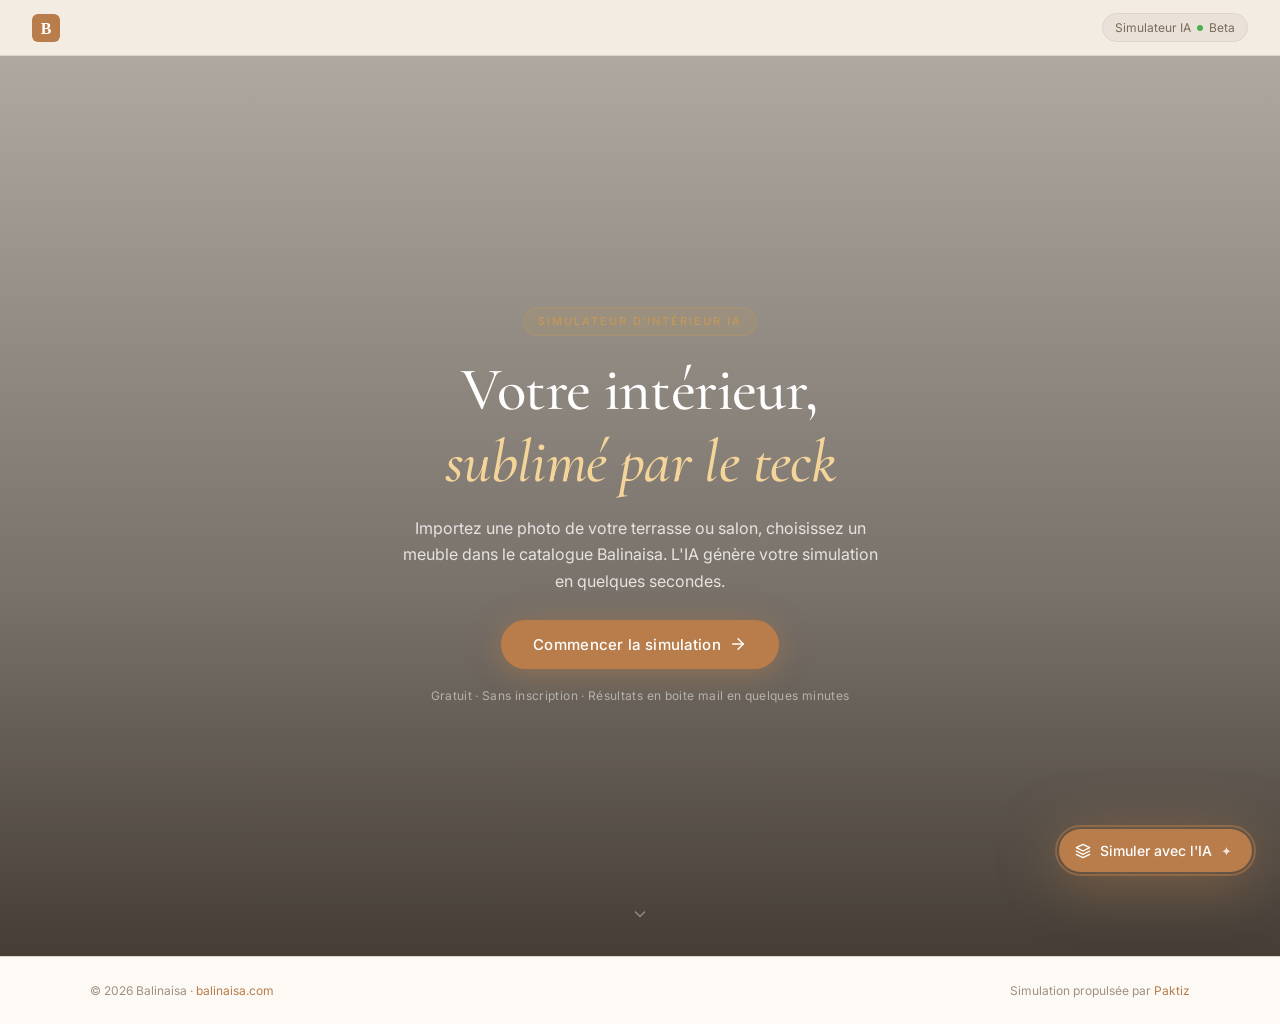
==== index.html @ 9547e511 "ui: inline qty+confirm on same row, fix hero wording Merge qty selector into step-actions bar (Retou" ====
<!DOCTYPE html>
<html lang="fr">
<head>
  <meta charset="UTF-8">
  <meta name="viewport" content="width=device-width, initial-scale=1.0">
  <title>Simulateur d'intérieur — Balinaisa</title>
  <link rel="icon" href="favicon.svg" type="image/svg+xml">
  <link rel="stylesheet" href="styles.css">
  <link rel="preconnect" href="https://fonts.googleapis.com">
  <link href="https://fonts.googleapis.com/css2?family=Cormorant+Garamond:ital,wght@0,400;0,500;0,600;1,400&family=Inter:wght@300;400;500;600&display=swap" rel="stylesheet">
</head>
<body>

  <!-- HEADER -->
  <header class="header">
    <a href="https://balinaisa.com" class="header-logo" target="_blank" rel="noopener">
      <img src="https://balinaisa.com/wp-content/uploads/2025/10/LOGO-SVG-Content.svg"
           alt="Balinaisa" height="28"
           onerror="this.outerHTML='<svg width=&quot;28&quot; height=&quot;28&quot; viewBox=&quot;0 0 28 28&quot; fill=&quot;none&quot;><rect width=&quot;28&quot; height=&quot;28&quot; rx=&quot;6&quot; fill=&quot;#B87D4B&quot;/><text x=&quot;14&quot; y=&quot;20&quot; font-family=&quot;Georgia,serif&quot; font-size=&quot;16&quot; font-weight=&quot;bold&quot; text-anchor=&quot;middle&quot; fill=&quot;#fff&quot;>B</text></svg>'">
    </a>
    <div class="header-badge">Simulateur IA <span class="badge-dot"></span> Beta</div>
  </header>

  <!-- HERO -->
  <section class="hero" id="hero">
    <video class="hero-bg-video" autoplay muted loop playsinline
           poster="https://balinaisa.com/wp-content/uploads/2025/10/Photoroom_20251008_144205.jpg">
      <source src="https://balinaisa.com/wp-content/uploads/2025/11/New-Balinaisa-Hero-Header.mp4" type="video/mp4">
    </video>
    <div class="hero-overlay"></div>
    <div class="hero-content">
      <img src="https://balinaisa.com/wp-content/uploads/2025/10/LOGO_BALINAISA-02.svg"
           class="hero-brand-logo" alt="Balinaisa"
           onerror="this.style.display='none'">
      <p class="hero-eyebrow">Simulateur d'intérieur IA</p>
      <h1 class="hero-title">Votre intérieur,<br><em>sublimé par le teck</em></h1>
      <p class="hero-sub">Importez une photo de votre terrasse ou salon, choisissez un meuble dans le catalogue Balinaisa. L'IA génère votre simulation en quelques secondes.</p>
      <button class="btn-primary btn-lg hero-cta" onclick="startSimulator()">
        Commencer la simulation
        <svg width="18" height="18" viewBox="0 0 24 24" fill="none" stroke="currentColor" stroke-width="2" stroke-linecap="round" stroke-linejoin="round"><line x1="5" y1="12" x2="19" y2="12"/><polyline points="12 5 19 12 12 19"/></svg>
      </button>
      <p class="hero-note">Gratuit · Sans inscription · Résultats en boite mail en quelques minutes</p>
    </div>
    <div class="hero-scroll-hint">
      <svg width="20" height="20" viewBox="0 0 24 24" fill="none" stroke="currentColor" stroke-width="1.5"><polyline points="6 9 12 15 18 9"/></svg>
    </div>
  </section>

  <!-- SIMULATOR (hidden by default) -->
  <section class="simulator hidden" id="simulator">

    <!-- PROGRESS BAR -->
    <div class="progress-bar-wrap">
      <div class="progress-bar" id="progress-bar"></div>
    </div>

    <!-- BACK TO HOME -->
    <div class="sim-topbar">
      <button class="btn-back-home" onclick="backToHome()">
        <svg width="14" height="14" viewBox="0 0 24 24" fill="none" stroke="currentColor" stroke-width="2" stroke-linecap="round" stroke-linejoin="round"><polyline points="15 18 9 12 15 6"/></svg>
        Retour
      </button>
    </div>

    <!-- STEP INDICATORS -->
    <div class="steps-nav" id="steps-nav">
      <div class="step-item active" data-step="1">
        <div class="step-dot">1</div>
        <span>Photo</span>
      </div>
      <div class="step-connector"></div>
      <div class="step-item" data-step="2">
        <div class="step-dot">2</div>
        <span>Meuble</span>
      </div>
      <div class="step-connector"></div>
      <div class="step-item" data-step="3">
        <div class="step-dot">3</div>
        <span>Coordonnées</span>
      </div>
      <div class="step-connector"></div>
      <div class="step-item" data-step="4">
        <div class="step-dot">4</div>
        <span>Confirmation</span>
      </div>
    </div>

    <!-- STEP 1 — Upload photo -->
    <div class="step-panel active" id="step-1">
      <div class="step-header">
        <h2 class="step-title">Importez une photo de votre espace</h2>
        <p class="step-desc">JPG ou PNG · max 10 Mo · terrasse, salon, jardin — vue d'ensemble recommandée</p>
      </div>
      <div class="upload-zone" id="upload-zone" onclick="document.getElementById('file-input').click()">
        <div class="upload-zone-inner" id="upload-zone-inner">
          <div class="upload-icon">
            <svg width="36" height="36" viewBox="0 0 24 24" fill="none" stroke="currentColor" stroke-width="1.5" stroke-linecap="round" stroke-linejoin="round"><path d="M21 15v4a2 2 0 01-2 2H5a2 2 0 01-2-2v-4"/><polyline points="17 8 12 3 7 8"/><line x1="12" y1="3" x2="12" y2="15"/></svg>
          </div>
          <p class="upload-main">Glissez votre photo ici</p>
          <p class="upload-sub">ou cliquez pour importer</p>
        </div>
        <img id="preview-img" class="hidden" alt="Aperçu de votre pièce">
      </div>
      <input type="file" id="file-input" accept="image/*" style="display:none" onchange="handleFileUpload(this)">
      <p class="upload-hint">JPG, PNG, WEBP · max 8 Mo</p>
      <p class="upload-error hidden" id="upload-error"></p>
      <div class="upload-tips">
        <div class="tip"><span class="tip-icon">✓</span> Terrasse, jardin, salon extérieur</div>
        <div class="tip"><span class="tip-icon">✓</span> Bonne luminosité naturelle</div>
        <div class="tip"><span class="tip-icon">✓</span> Espace visible pour placer un meuble</div>
      </div>
      <div class="step-actions">
        <button class="btn-primary" id="btn-step1-next" onclick="goToStep(2)" disabled>
          Choisir un meuble
          <svg width="16" height="16" viewBox="0 0 24 24" fill="none" stroke="currentColor" stroke-width="2"><line x1="5" y1="12" x2="19" y2="12"/><polyline points="12 5 19 12 12 19"/></svg>
        </button>
      </div>
    </div>

    <!-- STEP 2 — Select product -->
    <div class="step-panel hidden" id="step-2">
      <div class="step-header">
        <h2 class="step-title">Choisissez un meuble</h2>
        <p class="step-desc">Sélectionnez le meuble que vous souhaitez visualiser dans votre espace</p>
      </div>

      <div class="catalog-filters" id="catalog-filters">
        <button class="filter-btn active" onclick="filterCatalog('all', this)">Tout</button>
        <button class="filter-btn" onclick="filterCatalog('chaise', this)">Chaises</button>
        <button class="filter-btn" onclick="filterCatalog('fauteuil', this)">Fauteuils</button>
        <button class="filter-btn" onclick="filterCatalog('table', this)">Tables</button>
        <button class="filter-btn" onclick="filterCatalog('bain-soleil', this)">Bains de soleil</button>
      </div>

      <div class="catalog-grid" id="catalog-grid">
        <!-- Populated by JS -->
      </div>

      <div class="step-actions">
        <button class="btn-ghost" onclick="goToStep(1)">← Retour</button>
        <div class="qty-inline hidden" id="catalog-qty-row">
          <span class="qty-inline-label">Quantité</span>
          <div class="qty-control">
            <button type="button" class="qty-btn" onclick="changeQty(-1)">−</button>
            <span class="qty-val" id="qty-val">1</span>
            <button type="button" class="qty-btn" onclick="changeQty(1)">+</button>
          </div>
        </div>
        <button class="btn-primary" id="btn-step2-next" onclick="goToStep(3)" disabled>
          Confirmer
          <svg width="16" height="16" viewBox="0 0 24 24" fill="none" stroke="currentColor" stroke-width="2"><line x1="5" y1="12" x2="19" y2="12"/><polyline points="12 5 19 12 12 19"/></svg>
        </button>
      </div>
    </div>

    <!-- STEP 3 — Lead form -->
    <div class="step-panel hidden" id="step-3">
      <div class="step-header">
        <h2 class="step-title">Vos coordonnées</h2>
        <p class="step-desc">Renseignez vos informations pour recevoir votre simulation par email</p>
      </div>

      <div class="lead-form-wrap">
        <div class="lead-product-recap" id="lead-product-recap">
          <!-- populated by JS -->
        </div>

        <div class="contact-card">
          <form id="lead-form" onsubmit="submitLead(event)">
            <div class="form-row">
              <div class="form-group">
                <label for="f-firstname">Prénom *</label>
                <input type="text" id="f-firstname" placeholder="Marie" required>
              </div>
              <div class="form-group">
                <label for="f-lastname">Nom *</label>
                <input type="text" id="f-lastname" placeholder="Dupont" required>
              </div>
            </div>
            <div class="form-row">
              <div class="form-group">
                <label for="f-email">Email *</label>
                <input type="email" id="f-email" placeholder="marie@exemple.fr" required>
              </div>
              <div class="form-group">
                <label for="f-phone">Téléphone</label>
                <input type="tel" id="f-phone" placeholder="06 XX XX XX XX">
              </div>
            </div>
            <div class="form-group">
              <label for="f-intent">Horizon d'achat *</label>
              <select id="f-intent" required>
                <option value="">— Sélectionnez —</option>
                <option value="now">Maintenant</option>
                <option value="1-3months">D'ici 1 à 3 mois</option>
                <option value="3months+">Dans 3 mois et plus</option>
                <option value="curious">Je suis juste curieux(se)</option>
              </select>
            </div>
            <label class="checkbox-row">
              <input type="checkbox" id="f-consent" required>
              <span>J'accepte que Balinaisa me contacte au sujet de ma simulation</span>
            </label>
            <button type="submit" class="btn-primary btn-full btn-lg" id="btn-submit-lead">
              Lancer ma simulation gratuite
              <svg width="18" height="18" viewBox="0 0 24 24" fill="none" stroke="currentColor" stroke-width="2" stroke-linecap="round" stroke-linejoin="round"><path d="M12 2L2 7l10 5 10-5-10-5z"/><path d="M2 17l10 5 10-5"/><path d="M2 12l10 5 10-5"/></svg>
            </button>
          </form>
        </div>
      </div>

      <div class="step-actions">
        <button class="btn-ghost" onclick="goToStep(2)">← Retour</button>
      </div>
    </div>

    <!-- STEP 4 — Confirmation -->
    <div class="step-panel hidden" id="step-4">
      <div class="confirmation-wrap">
        <div class="confirmation-icon">
          <svg width="36" height="36" viewBox="0 0 24 24" fill="none" stroke="currentColor" stroke-width="2.5" stroke-linecap="round" stroke-linejoin="round"><path d="M22 11.08V12a10 10 0 11-5.93-9.14"/><polyline points="22 4 12 14.01 9 11.01"/></svg>
        </div>
        <h2 class="confirmation-title">Votre simulation est en cours !</h2>
        <p class="confirmation-sub">Vous recevrez votre rendu personnalisé par email d'ici quelques minutes, accompagné de votre devis estimatif.</p>
        <div class="confirmation-details">
          <div class="confirmation-detail">
            <div class="confirmation-detail-icon">
              <svg width="20" height="20" viewBox="0 0 24 24" fill="none" stroke="currentColor" stroke-width="1.8" stroke-linecap="round" stroke-linejoin="round"><path d="M4 4h16c1.1 0 2 .9 2 2v12c0 1.1-.9 2-2 2H4c-1.1 0-2-.9-2-2V6c0-1.1.9-2 2-2z"/><polyline points="22,6 12,13 2,6"/></svg>
            </div>
            <div class="confirmation-detail-body">
              <h4>Simulation dans votre boîte email</h4>
              <p>Votre rendu IA avec le meuble intégré dans votre espace, accompagné d'un devis personnalisé.</p>
            </div>
          </div>
          <div class="confirmation-detail">
            <div class="confirmation-detail-icon">
              <svg width="20" height="20" viewBox="0 0 24 24" fill="none" stroke="currentColor" stroke-width="1.8" stroke-linecap="round" stroke-linejoin="round"><path d="M22 16.92v3a2 2 0 01-2.18 2 19.79 19.79 0 01-8.63-3.07A19.5 19.5 0 013.52 9.84 19.79 19.79 0 01.45 1.17 2 2 0 012.44 3h3a2 2 0 012 1.72c.127.96.361 1.903.7 2.81a2 2 0 01-.45 2.11L6.91 10.9a16 16 0 006.18 6.18l1.27-1.27a2 2 0 012.11-.45c.907.339 1.85.573 2.81.7A2 2 0 0122 18v.92z"/></svg>
            </div>
            <div class="confirmation-detail-body">
              <h4>Un conseiller vous contacte</h4>
              <p>L'équipe Balinaisa vous rappelle pour affiner votre projet et répondre à vos questions.</p>
            </div>
          </div>
        </div>
        <button class="btn-ghost" onclick="resetSimulator()">Faire une autre simulation</button>
      </div>
    </div>

  </section>

  <!-- FOOTER -->
  <footer class="footer">
    <div class="footer-inner">
      <p>© 2026 Balinaisa · <a href="https://balinaisa.com" target="_blank" rel="noopener">balinaisa.com</a></p>
      <p class="footer-sub">Simulation propulsée par <a href="https://paktiz.fr" target="_blank" rel="noopener">Paktiz</a></p>
    </div>
  </footer>

  <!-- STICKY CTA WIDGET -->
  <div class="cta-widget" id="cta-widget">
    <button class="cta-widget-btn" onclick="widgetClick()" aria-label="Lancer le simulateur">
      <span class="cta-widget-shimmer"></span>
      <svg width="16" height="16" viewBox="0 0 24 24" fill="none" stroke="currentColor" stroke-width="2" stroke-linecap="round" stroke-linejoin="round"><path d="M12 2L2 7l10 5 10-5-10-5z"/><path d="M2 17l10 5 10-5"/><path d="M2 12l10 5 10-5"/></svg>
      <span>Simuler avec l'IA</span>
      <span class="cta-widget-star">✦</span>
    </button>
  </div>

  <script src="simulator.js"></script>
  <script>
    function widgetClick() {
      const hero = document.getElementById('hero');
      if (!hero.classList.contains('hidden')) {
        startSimulator();
      } else {
        window.scrollTo({ top: 0, behavior: 'smooth' });
      }
    }
  </script>
</body>
</html>
---- styles.css ----
/* =============================================
   BALINAISA SIMULATOR — Design System
   ============================================= */

:root {
  --bg:          #F2ECE3;
  --bg-card:     #FDFAF6;
  --bg-muted:    #EAE2D8;
  --border:      #DDD5C8;
  --border-strong: #C2B6A8;
  --text:        #2A1F14;
  --text-sub:    #7A6A58;
  --text-muted:  #A09080;
  --primary:     #B87D4B;
  --primary-dark:#8B5C32;
  --primary-light:#F5EDE0;
  --accent:      #C4975A;
  --accent-light:#FBF4E8;
  --success:     #3D7A5A;
  --success-bg:  #EBF5EF;
  --radius-sm:   6px;
  --radius-md:   10px;
  --radius-lg:   16px;
  --radius-xl:   24px;
  --shadow-sm:   0 1px 3px rgba(0,0,0,.07), 0 1px 2px rgba(0,0,0,.05);
  --shadow-md:   0 4px 16px rgba(0,0,0,.09);
  --font-serif:  'Cormorant Garamond', Georgia, serif;
  --font-sans:   'Inter', system-ui, sans-serif;
  --transition:  0.18s ease;
}

*, *::before, *::after { box-sizing: border-box; margin: 0; padding: 0; }

html { font-size: 16px; scroll-behavior: smooth; }

body {
  font-family: var(--font-sans);
  background: var(--bg);
  color: var(--text);
  min-height: 100vh;
  display: flex;
  flex-direction: column;
  line-height: 1.6;
}

img { display: block; max-width: 100%; }
a { color: var(--primary); text-decoration: none; }
a:hover { text-decoration: underline; }
button { cursor: pointer; font-family: var(--font-sans); }
input, textarea, select { font-family: var(--font-sans); }

.hidden { display: none !important; }

/* =============================================
   HEADER
   ============================================= */
.header {
  position: sticky;
  top: 0;
  z-index: 100;
  background: rgba(242,236,227,.94);
  backdrop-filter: blur(12px);
  border-bottom: 1px solid var(--border);
  display: flex;
  align-items: center;
  justify-content: space-between;
  padding: 0 2rem;
  height: 56px;
}

.header-logo {
  display: flex;
  align-items: center;
  gap: 10px;
  font-size: 15px;
  font-weight: 600;
  color: var(--text);
  text-decoration: none;
  letter-spacing: -0.02em;
}

.header-badge {
  display: flex;
  align-items: center;
  gap: 6px;
  font-size: 12px;
  color: var(--text-sub);
  background: var(--bg-muted);
  border: 1px solid var(--border);
  border-radius: 20px;
  padding: 4px 12px;
}

.badge-dot {
  width: 6px; height: 6px;
  border-radius: 50%;
  background: #4CAF50;
  animation: pulse 2s infinite;
}

@keyframes pulse {
  0%, 100% { opacity: 1; }
  50% { opacity: 0.4; }
}

/* =============================================
   HERO — video background, full-screen
   ============================================= */
.hero {
  position: relative;
  min-height: 100vh;
  display: flex;
  align-items: center;
  justify-content: center;
  overflow: hidden;
  color: #fff;
}

.hero-bg-video {
  position: absolute;
  inset: 0;
  width: 100%;
  height: 100%;
  object-fit: cover;
  z-index: 0;
}

.hero-overlay {
  position: absolute;
  inset: 0;
  background: linear-gradient(
    to bottom,
    rgba(20,12,5,.30) 0%,
    rgba(20,12,5,.55) 60%,
    rgba(20,12,5,.78) 100%
  );
  z-index: 1;
}

.hero-content {
  position: relative;
  z-index: 2;
  text-align: center;
  max-width: 720px;
  padding: 2rem;
  display: flex;
  flex-direction: column;
  align-items: center;
  gap: 1.1rem;
}

.hero-brand-logo {
  width: 110px;
  height: auto;
  filter: brightness(0) invert(1);
  margin-bottom: 0.25rem;
}

.hero-eyebrow {
  font-size: 11px;
  font-weight: 500;
  letter-spacing: 0.18em;
  text-transform: uppercase;
  color: var(--accent);
  background: rgba(196,151,90,.15);
  border: 1px solid rgba(196,151,90,.4);
  padding: 5px 14px;
  border-radius: 20px;
}

.hero-title {
  font-family: var(--font-serif);
  font-size: clamp(2.4rem, 5vw, 3.8rem);
  font-weight: 500;
  line-height: 1.18;
  color: #fff;
  letter-spacing: -0.01em;
  margin: 0;
}

.hero-title em {
  font-style: italic;
  color: #F5D49A;
}

.hero-sub {
  font-size: 16px;
  color: rgba(255,255,255,.80);
  line-height: 1.65;
  max-width: 480px;
  margin: 0;
}

.hero-cta {
  background: var(--primary) !important;
  font-size: 15px !important;
  padding: 15px 32px !important;
  border-radius: 50px !important;
  letter-spacing: 0.02em;
  margin-top: 0.5rem;
  box-shadow: 0 4px 28px rgba(184,125,75,.50);
}

.hero-cta:hover {
  background: var(--primary-dark) !important;
  transform: translateY(-2px) !important;
  box-shadow: 0 6px 32px rgba(184,125,75,.60) !important;
}

.hero-note {
  font-size: 12px;
  color: rgba(255,255,255,.50);
  letter-spacing: 0.03em;
}

.hero-scroll-hint {
  position: absolute;
  bottom: 2rem;
  left: 50%;
  transform: translateX(-50%);
  z-index: 2;
  display: flex;
  flex-direction: column;
  align-items: center;
  gap: 6px;
  color: rgba(255,255,255,.40);
  font-size: 10px;
  letter-spacing: 0.12em;
  text-transform: uppercase;
  animation: hint-bounce 2.2s ease-in-out infinite;
}

@keyframes hint-bounce {
  0%, 100% { transform: translateX(-50%) translateY(0); }
  50% { transform: translateX(-50%) translateY(7px); }
}

/* =============================================
   STICKY CTA WIDGET
   ============================================= */
.cta-widget {
  position: fixed;
  bottom: 28px;
  right: 28px;
  z-index: 999;
  filter: drop-shadow(0 8px 28px rgba(184,125,75,.50));
}

.cta-widget::before {
  content: '';
  position: absolute;
  inset: -4px;
  border-radius: 50px;
  border: 2px solid rgba(184,125,75,.50);
  pointer-events: none;
  animation: widget-ring 2.8s ease-in-out infinite;
}

@keyframes widget-ring {
  0%, 100% { opacity: 1; transform: scale(1); }
  50% { opacity: 0; transform: scale(1.07); }
}

.cta-widget-btn {
  position: relative;
  display: flex;
  align-items: center;
  gap: 9px;
  background: var(--primary);
  color: #fff;
  border: none;
  border-radius: 50px;
  padding: 13px 20px 13px 16px;
  font-size: 14px;
  font-weight: 500;
  cursor: pointer;
  overflow: hidden;
  transition: transform .2s ease, background .2s ease, box-shadow .2s ease;
  font-family: var(--font-sans);
  white-space: nowrap;
}

.cta-widget-btn:hover {
  background: var(--primary-dark);
  transform: scale(1.04);
}

.cta-widget-btn:active { transform: scale(.97); }

.cta-widget-shimmer {
  position: absolute;
  top: 0;
  left: -80%;
  width: 55%;
  height: 100%;
  background: linear-gradient(90deg, transparent, rgba(255,255,255,.38), transparent);
  transform: skewX(-15deg);
  animation: widget-shimmer 2.8s ease-in-out infinite;
  pointer-events: none;
}

@keyframes widget-shimmer {
  0% { left: -80%; }
  65%, 100% { left: 160%; }
}

.cta-widget-star {
  font-size: 13px;
  opacity: .80;
}

/* =============================================
   BUTTONS
   ============================================= */
.btn-primary {
  display: inline-flex;
  align-items: center;
  gap: 8px;
  background: var(--primary);
  color: #fff;
  border: none;
  border-radius: var(--radius-md);
  padding: 12px 22px;
  font-size: 14px;
  font-weight: 500;
  transition: background var(--transition), transform var(--transition);
}

.btn-primary:hover { background: var(--primary-dark); transform: translateY(-1px); }
.btn-primary:active { transform: translateY(0); }
.btn-primary:disabled { background: var(--border-strong); color: var(--text-muted); cursor: not-allowed; transform: none; }

.btn-lg { padding: 15px 28px; font-size: 15px; border-radius: var(--radius-lg); }
.btn-full { width: 100%; justify-content: center; }
.btn-sm { padding: 8px 14px; font-size: 13px; }

.btn-ghost {
  display: inline-flex;
  align-items: center;
  gap: 6px;
  background: transparent;
  color: var(--text-sub);
  border: 1px solid var(--border-strong);
  border-radius: var(--radius-md);
  padding: 11px 18px;
  font-size: 14px;
  font-weight: 400;
  transition: background var(--transition), color var(--transition);
}

.btn-ghost:hover { background: var(--bg-muted); color: var(--text); }
.btn-ghost.btn-sm { padding: 7px 12px; font-size: 13px; }

/* =============================================
   SIMULATOR TOP BAR (back button)
   ============================================= */
.sim-topbar {
  padding: 10px 2rem 0;
  max-width: 860px;
  margin: 0 auto;
  width: 100%;
}

.btn-back-home {
  display: inline-flex;
  align-items: center;
  gap: 5px;
  background: transparent;
  border: none;
  color: var(--text-sub);
  font-size: 13px;
  font-family: var(--font-sans);
  cursor: pointer;
  padding: 4px 0;
  transition: color var(--transition);
}

.btn-back-home:hover { color: var(--primary); }

/* =============================================
   PROGRESS BAR (top of simulator)
   ============================================= */
.progress-bar-wrap {
  height: 3px;
  background: var(--border);
  position: relative;
  overflow: hidden;
}

.progress-bar {
  height: 100%;
  background: var(--primary);
  transition: width 0.4s ease;
  width: 25%;
}

/* =============================================
   STEP NAVIGATION
   ============================================= */
.steps-nav {
  display: flex;
  align-items: center;
  justify-content: center;
  padding: 1.5rem 2rem;
  gap: 0;
  max-width: 560px;
  margin: 0 auto;
  width: 100%;
}

.step-item {
  display: flex;
  flex-direction: column;
  align-items: center;
  gap: 4px;
  flex-shrink: 0;
}

.step-dot {
  width: 32px; height: 32px;
  border-radius: 50%;
  display: flex;
  align-items: center;
  justify-content: center;
  font-size: 13px;
  font-weight: 500;
  background: var(--bg-muted);
  color: var(--text-muted);
  border: 1.5px solid var(--border);
  transition: all var(--transition);
}

.step-item.active .step-dot {
  background: var(--primary);
  color: #fff;
  border-color: var(--primary);
}

.step-item.done .step-dot {
  background: var(--success-bg);
  color: var(--success);
  border-color: var(--success);
}

.step-item span {
  font-size: 11px;
  color: var(--text-muted);
  font-weight: 500;
}

.step-item.active span { color: var(--primary); }
.step-item.done span { color: var(--success); }

.step-connector {
  flex: 1;
  height: 1px;
  background: var(--border);
  margin: 0 8px;
  margin-bottom: 18px;
}

/* =============================================
   STEP PANELS
   ============================================= */
.simulator {
  flex: 1;
  display: flex;
  flex-direction: column;
}

.step-panel {
  max-width: 860px;
  margin: 0 auto;
  padding: 0 2rem 4rem;
  width: 100%;
}

.step-header { margin-bottom: 2rem; }

.step-title {
  font-family: var(--font-serif);
  font-size: 2rem;
  font-weight: 500;
  color: var(--text);
  margin-bottom: 0.4rem;
}

.step-desc { font-size: 14px; color: var(--text-sub); }

.step-actions {
  display: flex;
  align-items: center;
  justify-content: space-between;
  gap: 12px;
  margin-top: 2rem;
  padding-top: 1.5rem;
  border-top: 1px solid var(--border);
}

/* =============================================
   UPLOAD ZONE
   ============================================= */
.upload-zone {
  border: 2px dashed var(--border-strong);
  border-radius: var(--radius-lg);
  background: var(--bg-card);
  min-height: 240px;
  display: flex;
  align-items: center;
  justify-content: center;
  cursor: pointer;
  transition: border-color var(--transition), background var(--transition);
  position: relative;
  overflow: hidden;
}

.upload-zone:hover { border-color: var(--primary); background: var(--primary-light); }
.upload-zone.has-file { border-style: solid; border-color: var(--primary); }

.upload-zone-inner {
  display: flex;
  flex-direction: column;
  align-items: center;
  gap: 8px;
  text-align: center;
  padding: 2rem;
}

.upload-icon { color: var(--text-muted); margin-bottom: 4px; }
.upload-main { font-size: 15px; font-weight: 500; color: var(--text); }
.upload-sub { font-size: 13px; color: var(--text-muted); }

#preview-img {
  width: 100%;
  height: 100%;
  object-fit: contain;
  max-height: 360px;
  border-radius: var(--radius-lg);
}

.upload-hint { font-size: 12px; color: var(--text-muted); text-align: center; margin-top: 6px; opacity: .7; }
.upload-error { font-size: 13px; color: #B03A2E; text-align: center; margin-top: 6px; font-weight: 500; }

.upload-tips {
  display: flex;
  gap: 1.5rem;
  margin-top: 1rem;
  flex-wrap: wrap;
}

.tip {
  display: flex;
  align-items: center;
  gap: 6px;
  font-size: 12px;
  color: var(--text-sub);
}

.tip-icon { color: var(--success); font-style: normal; }

/* =============================================
   CATALOG GRID
   ============================================= */
.catalog-filters {
  display: flex;
  gap: 8px;
  margin-bottom: 1.5rem;
  flex-wrap: wrap;
}

.filter-btn {
  background: var(--bg-card);
  border: 1px solid var(--border);
  border-radius: 20px;
  padding: 6px 14px;
  font-size: 13px;
  color: var(--text-sub);
  transition: all var(--transition);
}

.filter-btn:hover { border-color: var(--primary); color: var(--primary); }
.filter-btn.active { background: var(--primary); color: #fff; border-color: var(--primary); }

.catalog-grid {
  display: grid;
  grid-template-columns: repeat(auto-fill, minmax(200px, 1fr));
  gap: 1rem;
}

.catalog-card {
  background: var(--bg-card);
  border: 2px solid var(--border);
  border-radius: var(--radius-lg);
  overflow: hidden;
  cursor: pointer;
  transition: border-color var(--transition), box-shadow var(--transition), transform var(--transition);
}

.catalog-card:hover {
  border-color: var(--primary);
  box-shadow: var(--shadow-sm);
  transform: translateY(-2px);
}

.catalog-card.selected {
  border-color: var(--primary);
  box-shadow: 0 0 0 3px var(--primary-light), var(--shadow-sm);
}

.catalog-card-img {
  width: 100%;
  aspect-ratio: 4/3;
  display: flex;
  align-items: center;
  justify-content: center;
  font-size: 12px;
  color: var(--text-muted);
  text-align: center;
  padding: 1rem;
  position: relative;
}

.catalog-card-img::after {
  content: '';
  position: absolute;
  inset: 0;
  background: inherit;
  opacity: 0;
  transition: opacity var(--transition);
}

.catalog-card.selected .catalog-card-img::before {
  content: '✓';
  position: absolute;
  top: 8px; right: 8px;
  width: 24px; height: 24px;
  background: var(--primary);
  color: white;
  border-radius: 50%;
  display: flex;
  align-items: center;
  justify-content: center;
  font-size: 13px;
  z-index: 1;
}

.catalog-card-body {
  padding: 10px 12px;
  border-top: 1px solid var(--border);
}

.catalog-card-name {
  font-size: 14px;
  font-weight: 500;
  color: var(--text);
}

.catalog-card-mat {
  font-size: 11px;
  color: var(--text-muted);
  margin-top: 1px;
}

.catalog-card-price {
  font-size: 14px;
  font-weight: 600;
  color: var(--primary);
  margin-top: 4px;
}

/* =============================================
   GENERATION STEP
   ============================================= */
.generation-wrap {
  display: flex;
  flex-direction: column;
  align-items: center;
  text-align: center;
  padding: 3rem 2rem;
  min-height: 400px;
  justify-content: center;
}

.gen-animation {
  position: relative;
  width: 80px; height: 80px;
  display: flex;
  align-items: center;
  justify-content: center;
  margin-bottom: 2rem;
}

.gen-ring {
  position: absolute;
  inset: 0;
  border: 2px solid transparent;
  border-top-color: var(--primary);
  border-radius: 50%;
  animation: spin 1.2s linear infinite;
}

.gen-ring--2 {
  inset: 8px;
  border-top-color: var(--accent);
  animation-duration: 1.8s;
  animation-direction: reverse;
}

.gen-icon { color: var(--primary); z-index: 1; }

@keyframes spin { to { transform: rotate(360deg); } }

.gen-title {
  font-family: var(--font-serif);
  font-size: 1.8rem;
  font-weight: 500;
  margin-bottom: 0.5rem;
  transition: all 0.3s ease;
}

.gen-sub {
  font-size: 14px;
  color: var(--text-sub);
  margin-bottom: 2rem;
  transition: all 0.3s ease;
}

.gen-progress {
  width: 280px;
  height: 4px;
  background: var(--border);
  border-radius: 2px;
  overflow: hidden;
  margin-bottom: 2rem;
}

.gen-progress-bar {
  height: 100%;
  background: linear-gradient(90deg, var(--primary), var(--accent));
  border-radius: 2px;
  width: 0%;
  transition: width 0.4s ease;
}

.gen-steps {
  display: flex;
  flex-direction: column;
  gap: 6px;
  width: 240px;
}

.gen-step {
  font-size: 12px;
  color: var(--text-muted);
  padding: 4px 12px;
  border-radius: 20px;
  transition: all var(--transition);
}

.gen-step.active {
  background: var(--primary-light);
  color: var(--primary);
  font-weight: 500;
}

.gen-step.done {
  color: var(--success);
}

.gen-step.done::before { content: '✓ '; }

/* =============================================
   RESULT STEP
   ============================================= */
.result-wrap { width: 100%; }

.result-header { margin-bottom: 1.5rem; }

.result-grid {
  display: grid;
  grid-template-columns: 1fr 380px;
  gap: 1.5rem;
  align-items: start;
}

.result-tabs {
  display: flex;
  gap: 4px;
  background: var(--bg-muted);
  border-radius: 8px;
  padding: 3px;
  display: inline-flex;
  margin-bottom: 10px;
}

.result-tab {
  background: transparent;
  border: none;
  border-radius: 6px;
  padding: 5px 14px;
  font-size: 13px;
  color: var(--text-sub);
  transition: all var(--transition);
}

.result-tab.active { background: white; color: var(--text); font-weight: 500; box-shadow: var(--shadow-sm); }

.result-image-wrap {
  width: 100%;
  aspect-ratio: 4/3;
  background: var(--bg-muted);
  border-radius: var(--radius-lg);
  overflow: hidden;
  position: relative;
  border: 1px solid var(--border);
}

.result-img {
  width: 100%;
  height: 100%;
  object-fit: cover;
  position: absolute;
  inset: 0;
}

.result-img.active { display: block; }
.result-img.hidden { display: none; }

.result-badge {
  position: absolute;
  top: 12px; right: 12px;
  background: rgba(139,107,69,.9);
  color: white;
  font-size: 11px;
  padding: 4px 10px;
  border-radius: 20px;
  display: flex;
  align-items: center;
  gap: 4px;
  font-weight: 500;
}

.result-actions-img {
  display: flex;
  gap: 8px;
  margin-top: 10px;
}

/* QUOTE CARD */
.quote-card {
  background: var(--bg-card);
  border: 1px solid var(--border);
  border-radius: var(--radius-lg);
  padding: 1.25rem;
  margin-bottom: 1rem;
}

.quote-header {
  display: flex;
  align-items: center;
  justify-content: space-between;
  margin-bottom: 1rem;
}

.quote-label {
  font-size: 13px;
  font-weight: 500;
  color: var(--text-sub);
  text-transform: uppercase;
  letter-spacing: 0.05em;
  font-size: 11px;
}

.quote-tag {
  font-size: 11px;
  background: var(--accent-light);
  color: var(--primary);
  padding: 2px 10px;
  border-radius: 20px;
  font-weight: 500;
}

.quote-product {
  display: flex;
  align-items: center;
  gap: 10px;
  padding-bottom: 1rem;
  border-bottom: 1px solid var(--border);
  margin-bottom: 1rem;
}

.quote-product-img {
  width: 48px; height: 48px;
  border-radius: var(--radius-sm);
  background: var(--bg-muted);
  flex-shrink: 0;
}

.quote-product-name {
  font-size: 15px;
  font-weight: 500;
  color: var(--text);
}

.quote-product-mat { font-size: 12px; color: var(--text-muted); margin-top: 2px; }

.quote-qty-row {
  display: flex;
  align-items: center;
  justify-content: space-between;
  margin-bottom: 1rem;
}

.quote-qty-label { font-size: 13px; color: var(--text-sub); }

.qty-control {
  display: flex;
  align-items: center;
  gap: 12px;
}

.qty-btn {
  width: 28px; height: 28px;
  border-radius: 50%;
  background: var(--bg-muted);
  border: 1px solid var(--border);
  font-size: 16px;
  display: flex;
  align-items: center;
  justify-content: center;
  color: var(--text);
  transition: background var(--transition);
}

.qty-btn:hover { background: var(--border); }

.qty-val { font-size: 15px; font-weight: 500; min-width: 20px; text-align: center; }

.quote-lines { display: flex; flex-direction: column; gap: 6px; }

.quote-line {
  display: flex;
  justify-content: space-between;
  font-size: 13px;
  color: var(--text-sub);
}

.quote-line--total {
  font-size: 16px;
  font-weight: 600;
  color: var(--text);
  border-top: 1px solid var(--border);
  padding-top: 8px;
  margin-top: 4px;
}

.quote-discount-label { color: var(--success); }
.quote-discount-val { color: var(--success); font-weight: 500; }

.quote-note {
  display: flex;
  align-items: center;
  gap: 6px;
  font-size: 11px;
  color: var(--text-muted);
  margin-top: 1rem;
  padding-top: 1rem;
  border-top: 1px solid var(--border);
}

/* CONTACT CARD */
.contact-card {
  background: var(--bg-card);
  border: 1px solid var(--border);
  border-radius: var(--radius-lg);
  padding: 1.25rem;
}

.contact-title {
  font-family: var(--font-serif);
  font-size: 1.3rem;
  font-weight: 500;
  margin-bottom: 0.25rem;
}

.contact-sub { font-size: 13px; color: var(--text-sub); margin-bottom: 1.25rem; }

.form-row { display: grid; grid-template-columns: 1fr 1fr; gap: 10px; margin-bottom: 10px; }
.form-row:has(.form-group:only-child) { grid-template-columns: 1fr; }

.form-group { display: flex; flex-direction: column; gap: 4px; margin-bottom: 10px; }

.form-group label { font-size: 12px; font-weight: 500; color: var(--text-sub); }

.form-group input,
.form-group textarea {
  border: 1px solid var(--border);
  border-radius: var(--radius-sm);
  padding: 8px 10px;
  font-size: 13px;
  color: var(--text);
  background: var(--bg);
  transition: border-color var(--transition);
  outline: none;
  resize: none;
}

.form-group input:focus,
.form-group textarea:focus {
  border-color: var(--primary);
}

.checkbox-row {
  display: flex;
  align-items: flex-start;
  gap: 8px;
  font-size: 12px;
  color: var(--text-sub);
  margin-bottom: 1rem;
  cursor: pointer;
  line-height: 1.5;
}

.checkbox-row input[type="checkbox"] {
  margin-top: 2px;
  accent-color: var(--primary);
  flex-shrink: 0;
}

.form-success {
  text-align: center;
  padding: 1rem 0;
}

.success-icon {
  width: 56px; height: 56px;
  background: var(--success-bg);
  border-radius: 50%;
  display: flex;
  align-items: center;
  justify-content: center;
  color: var(--success);
  margin: 0 auto 1rem;
}

.form-success h3 {
  font-family: var(--font-serif);
  font-size: 1.4rem;
  font-weight: 500;
  margin-bottom: 0.5rem;
}

.form-success p { font-size: 13px; color: var(--text-sub); margin-bottom: 1.25rem; line-height: 1.7; }

/* =============================================
   CATALOG QTY ROW (step 2)
   ============================================= */
.qty-inline {
  display: flex;
  align-items: center;
  gap: 10px;
}

.qty-inline-label {
  font-size: 13px;
  color: var(--text-sub);
  font-weight: 500;
}

/* =============================================
   LEAD FORM (step 3)
   ============================================= */
.lead-form-wrap {
  max-width: 580px;
}

.lead-recap-card {
  display: flex;
  align-items: center;
  gap: 14px;
  background: var(--bg-card);
  border: 1px solid var(--border);
  border-radius: var(--radius-md);
  padding: 12px 16px;
  margin-bottom: 1.25rem;
}

.lead-recap-img {
  width: 52px; height: 44px;
  border-radius: var(--radius-sm);
  flex-shrink: 0;
  display: flex;
  align-items: center;
  justify-content: center;
}

.lead-recap-info { flex: 1; }

.lead-recap-name { font-size: 14px; font-weight: 600; color: var(--text); }
.lead-recap-mat  { font-size: 12px; color: var(--text-muted); margin-top: 1px; }
.lead-recap-price { font-size: 13px; color: var(--primary); margin-top: 3px; }

.lead-recap-photo {
  display: flex;
  flex-direction: column;
  align-items: center;
  gap: 4px;
  flex-shrink: 0;
}

.lead-recap-photo img {
  width: 52px; height: 44px;
  object-fit: cover;
  border-radius: var(--radius-sm);
  border: 1px solid var(--border);
}

.lead-recap-photo span {
  font-size: 10px;
  color: var(--text-muted);
}

/* SELECT / DROPDOWN */
.form-group select {
  width: 100%;
  border: 1px solid var(--border);
  border-radius: var(--radius-sm);
  padding: 8px 32px 8px 10px;
  font-size: 13px;
  color: var(--text);
  background-color: var(--bg);
  background-image: url("data:image/svg+xml,%3Csvg xmlns='http://www.w3.org/2000/svg' width='12' height='12' viewBox='0 0 24 24' fill='none' stroke='%23A09080' stroke-width='2' stroke-linecap='round' stroke-linejoin='round'%3E%3Cpolyline points='6 9 12 15 18 9'/%3E%3C/svg%3E");
  background-repeat: no-repeat;
  background-position: right 10px center;
  appearance: none;
  -webkit-appearance: none;
  outline: none;
  cursor: pointer;
  transition: border-color var(--transition);
  font-family: var(--font-sans);
}

.form-group select:focus { border-color: var(--primary); }

/* =============================================
   CONFIRMATION PAGE (step 4)
   ============================================= */
.confirmation-wrap {
  max-width: 560px;
  margin: 2rem auto;
  text-align: center;
  padding: 0 1rem;
}

.confirmation-icon {
  width: 72px; height: 72px;
  background: var(--success-bg);
  border-radius: 50%;
  display: flex;
  align-items: center;
  justify-content: center;
  color: var(--success);
  margin: 0 auto 1.5rem;
}

.confirmation-title {
  font-family: var(--font-serif);
  font-size: 2rem;
  font-weight: 500;
  color: var(--text);
  margin-bottom: 0.75rem;
}

.confirmation-sub {
  font-size: 15px;
  color: var(--text-sub);
  line-height: 1.7;
  margin-bottom: 2rem;
}

.confirmation-details {
  background: var(--bg-card);
  border: 1px solid var(--border);
  border-radius: var(--radius-lg);
  padding: 1.25rem 1.5rem;
  text-align: left;
  display: flex;
  flex-direction: column;
  gap: 1.25rem;
  margin-bottom: 1.5rem;
}

.confirmation-detail {
  display: flex;
  gap: 14px;
  align-items: flex-start;
}

.confirmation-detail-icon {
  width: 36px; height: 36px;
  background: var(--primary-light);
  border-radius: var(--radius-sm);
  display: flex;
  align-items: center;
  justify-content: center;
  color: var(--primary);
  flex-shrink: 0;
}

.confirmation-detail-body h4 {
  font-size: 14px;
  font-weight: 600;
  color: var(--text);
  margin-bottom: 3px;
}

.confirmation-detail-body p {
  font-size: 13px;
  color: var(--text-sub);
  line-height: 1.55;
}

/* =============================================
   FOOTER
   ============================================= */
.footer {
  border-top: 1px solid var(--border);
  padding: 1.5rem 2rem;
  background: var(--bg-card);
}

.footer-inner {
  max-width: 1100px;
  margin: 0 auto;
  display: flex;
  justify-content: space-between;
  align-items: center;
  font-size: 12px;
  color: var(--text-muted);
}

.footer-sub { color: var(--text-muted); }

/* =============================================
   RESPONSIVE
   ============================================= */
@media (max-width: 860px) {
  .hero-title { font-size: 2.4rem; }
  .hero-sub { font-size: 15px; }
  .result-grid { grid-template-columns: 1fr; }
  .form-row { grid-template-columns: 1fr; }
  .cta-widget { bottom: 20px; right: 16px; }
}

@media (max-width: 560px) {
  .header { padding: 0 1rem; }
  .step-panel { padding: 0 1rem 3rem; }
  .catalog-grid { grid-template-columns: repeat(auto-fill, minmax(150px, 1fr)); }
  .footer-inner { flex-direction: column; gap: 4px; text-align: center; }
}
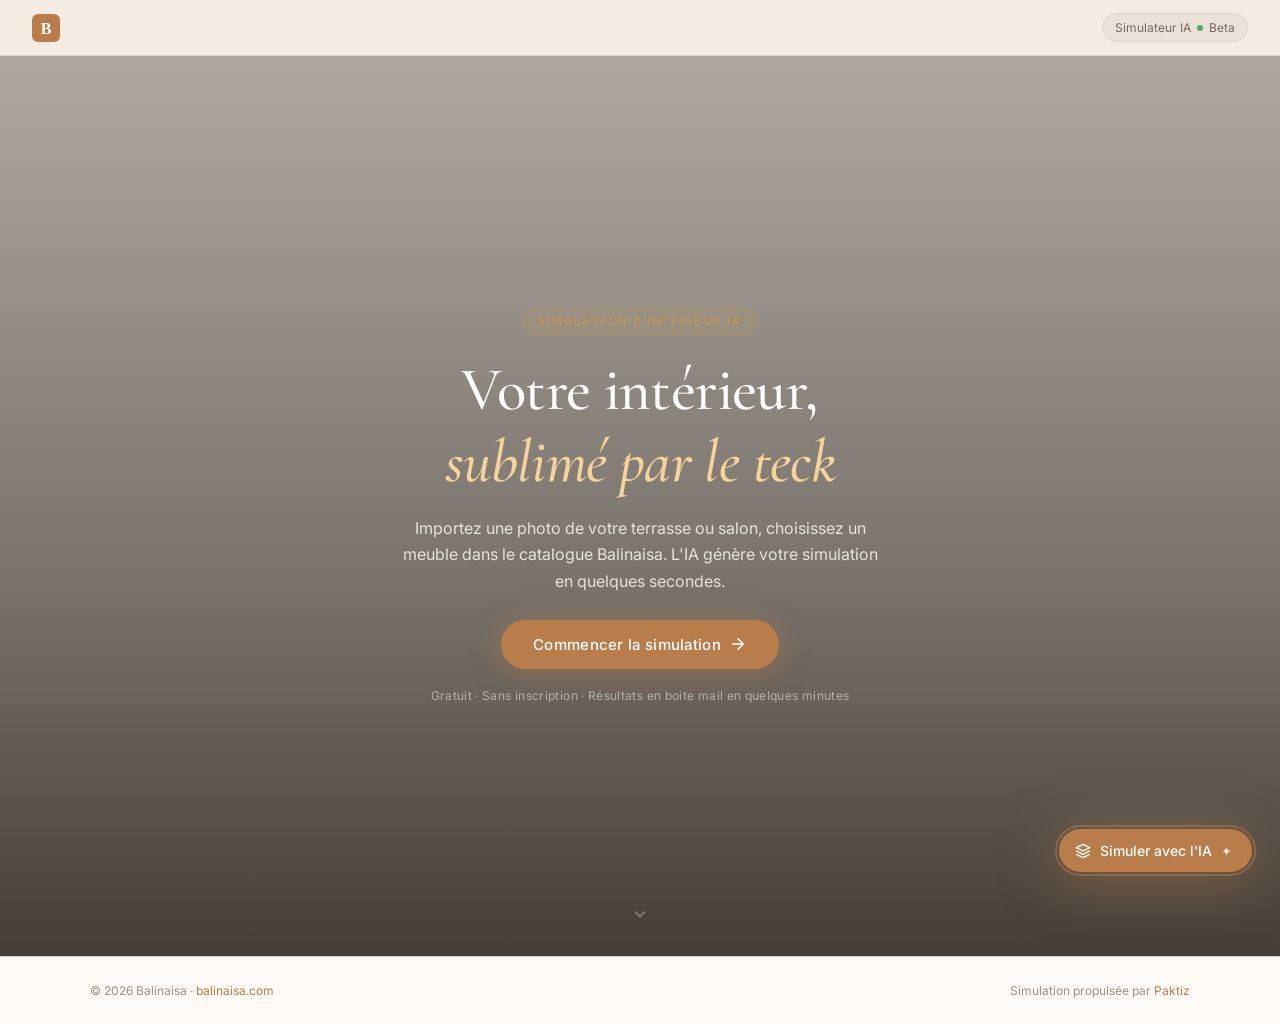
==== commit 0c4d7b3a: "feat: allow taking a photo with phone camera on mobile Add a "Prendre une photo" button (shown only " ====
--- a/index.html
+++ b/index.html
@@ -97,11 +97,22 @@
             <svg width="36" height="36" viewBox="0 0 24 24" fill="none" stroke="currentColor" stroke-width="1.5" stroke-linecap="round" stroke-linejoin="round"><path d="M21 15v4a2 2 0 01-2 2H5a2 2 0 01-2-2v-4"/><polyline points="17 8 12 3 7 8"/><line x1="12" y1="3" x2="12" y2="15"/></svg>
           </div>
           <p class="upload-main">Glissez votre photo ici</p>
-          <p class="upload-sub">ou cliquez pour importer</p>
+          <p class="upload-sub">ou utilisez les boutons ci-dessous</p>
         </div>
         <img id="preview-img" class="hidden" alt="Aperçu de votre pièce">
       </div>
+      <div class="upload-actions">
+        <button type="button" class="btn-camera hidden" id="btn-camera" onclick="event.stopPropagation(); document.getElementById('camera-input').click()">
+          <svg width="18" height="18" viewBox="0 0 24 24" fill="none" stroke="currentColor" stroke-width="1.8" stroke-linecap="round" stroke-linejoin="round"><path d="M23 19a2 2 0 01-2 2H3a2 2 0 01-2-2V8a2 2 0 012-2h4l2-3h6l2 3h4a2 2 0 012 2z"/><circle cx="12" cy="13" r="4"/></svg>
+          Prendre une photo
+        </button>
+        <button type="button" class="btn-upload" id="btn-upload" onclick="event.stopPropagation(); document.getElementById('file-input').click()">
+          <svg width="18" height="18" viewBox="0 0 24 24" fill="none" stroke="currentColor" stroke-width="1.8" stroke-linecap="round" stroke-linejoin="round"><path d="M21 15v4a2 2 0 01-2 2H5a2 2 0 01-2-2v-4"/><polyline points="17 8 12 3 7 8"/><line x1="12" y1="3" x2="12" y2="15"/></svg>
+          Importer une photo
+        </button>
+      </div>
       <input type="file" id="file-input" accept="image/*" style="display:none" onchange="handleFileUpload(this)">
+      <input type="file" id="camera-input" accept="image/*" capture="environment" style="display:none" onchange="handleFileUpload(this)">
       <p class="upload-hint">JPG, PNG, WEBP · max 8 Mo</p>
       <p class="upload-error hidden" id="upload-error"></p>
       <div class="upload-tips">
--- a/styles.css
+++ b/styles.css
@@ -497,6 +497,28 @@
   border-top: 1px solid var(--border);
 }
 
+/* Step 1 has a single button — right-align it */
+#step-1 .step-actions { justify-content: flex-end; }
+
+/* Sticky bottom bar — activated by JS */
+.step-actions.is-sticky {
+  position: fixed;
+  bottom: 0;
+  left: 0;
+  right: 0;
+  z-index: 200;
+  margin-top: 0;
+  padding: 12px max(1rem, calc((100vw - 860px) / 2 + 2rem));
+  border-top: 1px solid var(--border);
+  background: rgba(249, 246, 241, 0.96);
+  backdrop-filter: blur(10px);
+  -webkit-backdrop-filter: blur(10px);
+  box-shadow: 0 -4px 28px rgba(0, 0, 0, 0.10);
+}
+
+/* Extra bottom padding so content isn't hidden behind sticky bar */
+.has-sticky-bar { padding-bottom: 88px !important; }
+
 /* =============================================
    UPLOAD ZONE
    ============================================= */
@@ -538,7 +560,41 @@
   border-radius: var(--radius-lg);
 }
 
-.upload-hint { font-size: 12px; color: var(--text-muted); text-align: center; margin-top: 6px; opacity: .7; }
+.upload-actions {
+  display: flex;
+  gap: 10px;
+  justify-content: center;
+  flex-wrap: wrap;
+  margin-top: 14px;
+}
+
+.btn-upload, .btn-camera {
+  display: inline-flex;
+  align-items: center;
+  gap: 8px;
+  border-radius: var(--radius-md);
+  padding: 11px 18px;
+  font-size: 14px;
+  font-weight: 500;
+  cursor: pointer;
+  transition: background var(--transition), color var(--transition), border-color var(--transition);
+}
+
+.btn-upload {
+  background: transparent;
+  color: var(--text-sub);
+  border: 1px solid var(--border-strong);
+}
+.btn-upload:hover { background: var(--bg-muted); color: var(--text); }
+
+.btn-camera {
+  background: var(--primary);
+  color: #fff;
+  border: 1px solid var(--primary);
+}
+.btn-camera:hover { background: var(--primary-dark); border-color: var(--primary-dark); }
+
+.upload-hint { font-size: 12px; color: var(--text-muted); text-align: center; margin-top: 10px; opacity: .7; }
 .upload-error { font-size: 13px; color: #B03A2E; text-align: center; margin-top: 6px; font-weight: 500; }
 
 .upload-tips {
@@ -920,11 +976,11 @@
 }
 
 .qty-btn {
-  width: 28px; height: 28px;
+  width: 32px; height: 32px;
   border-radius: 50%;
   background: var(--bg-muted);
   border: 1px solid var(--border);
-  font-size: 16px;
+  font-size: 17px;
   display: flex;
   align-items: center;
   justify-content: center;
@@ -934,7 +990,13 @@
 
 .qty-btn:hover { background: var(--border); }
 
-.qty-val { font-size: 15px; font-weight: 500; min-width: 20px; text-align: center; }
+.qty-val {
+  font-size: 17px;
+  font-weight: 700;
+  min-width: 22px;
+  text-align: center;
+  color: var(--primary);
+}
 
 .quote-lines { display: flex; flex-direction: column; gap: 6px; }
 
@@ -1257,4 +1319,12 @@
   .step-panel { padding: 0 1rem 3rem; }
   .catalog-grid { grid-template-columns: repeat(auto-fill, minmax(150px, 1fr)); }
   .footer-inner { flex-direction: column; gap: 4px; text-align: center; }
-}
+
+  /* Sticky bar on mobile: tighter padding, label hidden to save space */
+  .step-actions.is-sticky {
+    padding: 10px 1rem;
+    gap: 8px;
+  }
+  .qty-inline-label { display: none; }
+  .has-sticky-bar { padding-bottom: 76px !important; }
+}
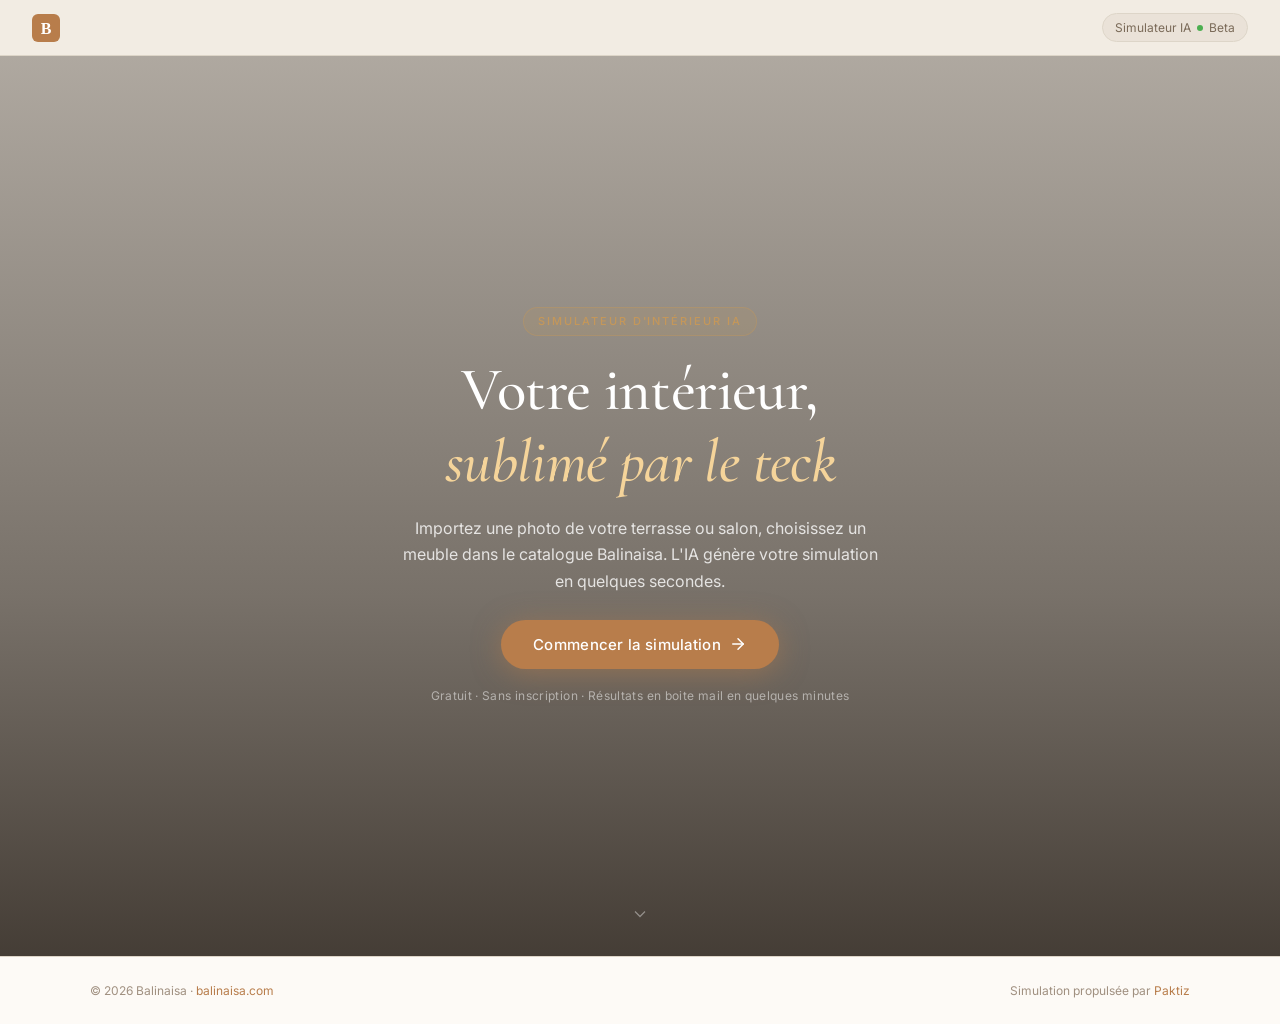
==== commit 0a45bcd0: "chore: hide sticky "Simuler avec l'IA" CTA widget Redundant with the on-page CTA for now. Commented " ====
--- a/index.html
+++ b/index.html
@@ -267,7 +267,9 @@
     </div>
   </footer>
 
-  <!-- STICKY CTA WIDGET -->
+  <!-- STICKY CTA WIDGET — masqué pour l'instant (doublon avec la page).
+       À réactiver si le simulateur est intégré sur la home Balinaisa. -->
+  <!--
   <div class="cta-widget" id="cta-widget">
     <button class="cta-widget-btn" onclick="widgetClick()" aria-label="Lancer le simulateur">
       <span class="cta-widget-shimmer"></span>
@@ -276,6 +278,7 @@
       <span class="cta-widget-star">✦</span>
     </button>
   </div>
+  -->
 
   <script src="simulator.js"></script>
   <script>
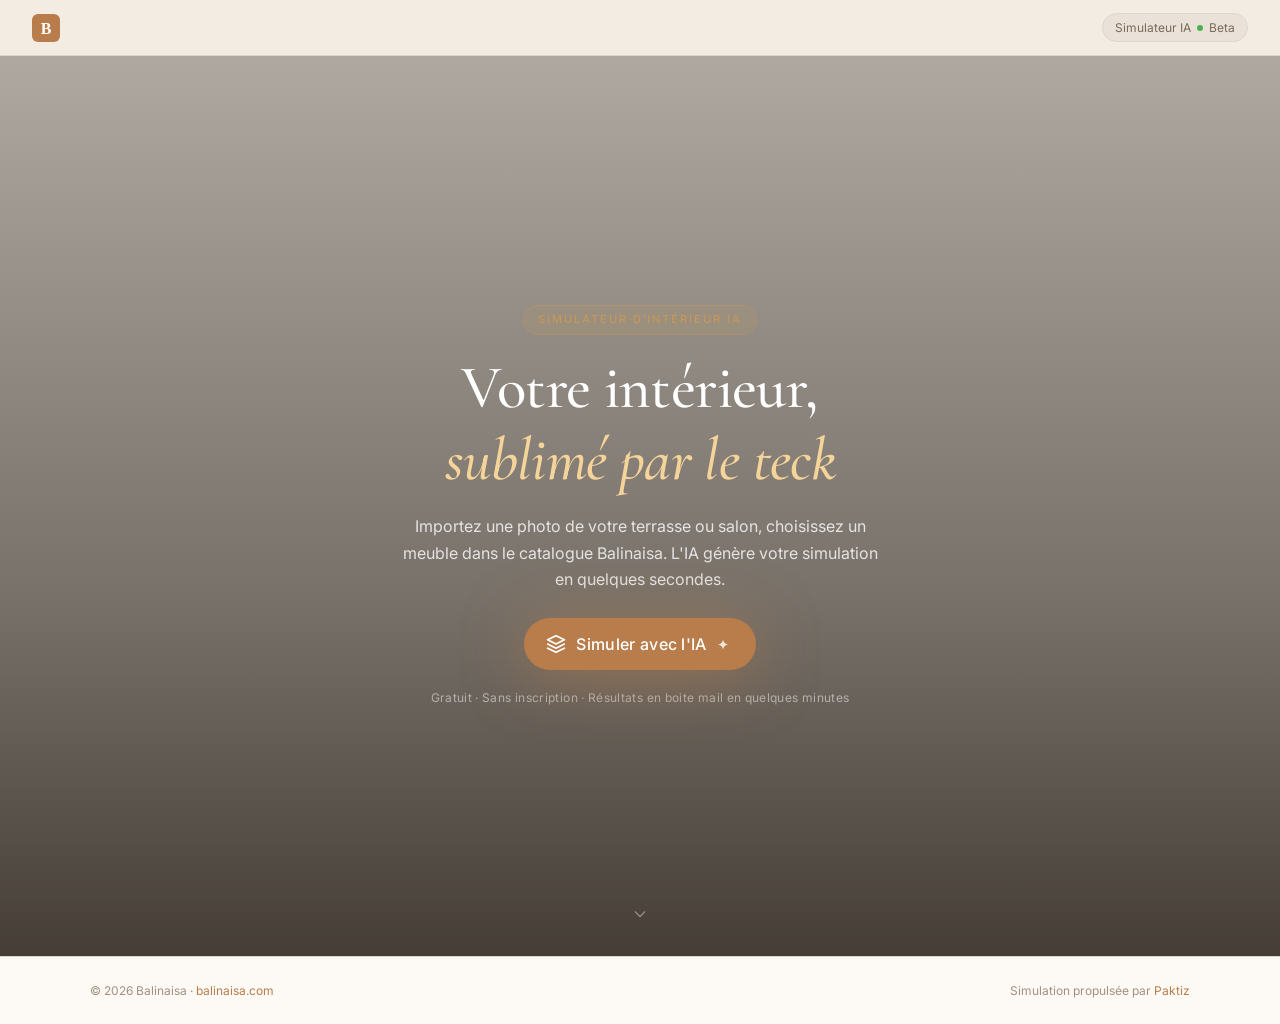
==== commit 0cb02fac: "style: hero CTA matches sticky widget (wording, icon, shimmer) Replace the home "Commencer la simula" ====
--- a/index.html
+++ b/index.html
@@ -35,9 +35,11 @@
       <p class="hero-eyebrow">Simulateur d'intérieur IA</p>
       <h1 class="hero-title">Votre intérieur,<br><em>sublimé par le teck</em></h1>
       <p class="hero-sub">Importez une photo de votre terrasse ou salon, choisissez un meuble dans le catalogue Balinaisa. L'IA génère votre simulation en quelques secondes.</p>
-      <button class="btn-primary btn-lg hero-cta" onclick="startSimulator()">
-        Commencer la simulation
-        <svg width="18" height="18" viewBox="0 0 24 24" fill="none" stroke="currentColor" stroke-width="2" stroke-linecap="round" stroke-linejoin="round"><line x1="5" y1="12" x2="19" y2="12"/><polyline points="12 5 19 12 12 19"/></svg>
+      <button class="hero-cta-pulse" onclick="startSimulator()" aria-label="Simuler avec l'IA">
+        <span class="cta-widget-shimmer"></span>
+        <svg width="20" height="20" viewBox="0 0 24 24" fill="none" stroke="currentColor" stroke-width="2" stroke-linecap="round" stroke-linejoin="round"><path d="M12 2L2 7l10 5 10-5-10-5z"/><path d="M2 17l10 5 10-5"/><path d="M2 12l10 5 10-5"/></svg>
+        <span>Simuler avec l'IA</span>
+        <span class="cta-widget-star">✦</span>
       </button>
       <p class="hero-note">Gratuit · Sans inscription · Résultats en boite mail en quelques minutes</p>
     </div>
@@ -97,18 +99,20 @@
             <svg width="36" height="36" viewBox="0 0 24 24" fill="none" stroke="currentColor" stroke-width="1.5" stroke-linecap="round" stroke-linejoin="round"><path d="M21 15v4a2 2 0 01-2 2H5a2 2 0 01-2-2v-4"/><polyline points="17 8 12 3 7 8"/><line x1="12" y1="3" x2="12" y2="15"/></svg>
           </div>
           <p class="upload-main">Glissez votre photo ici</p>
-          <p class="upload-sub">ou utilisez les boutons ci-dessous</p>
+          <p class="upload-sub">ou cliquez pour importer</p>
         </div>
         <img id="preview-img" class="hidden" alt="Aperçu de votre pièce">
       </div>
-      <div class="upload-actions">
-        <button type="button" class="btn-camera hidden" id="btn-camera" onclick="event.stopPropagation(); document.getElementById('camera-input').click()">
+      <!-- Boutons d'action : affichés uniquement sur mobile (caméra vs galerie).
+           Sur desktop, la zone ci-dessus est le seul CTA d'import. -->
+      <div class="upload-actions hidden" id="upload-actions">
+        <button type="button" class="btn-camera" id="btn-camera" onclick="event.stopPropagation(); document.getElementById('camera-input').click()">
           <svg width="18" height="18" viewBox="0 0 24 24" fill="none" stroke="currentColor" stroke-width="1.8" stroke-linecap="round" stroke-linejoin="round"><path d="M23 19a2 2 0 01-2 2H3a2 2 0 01-2-2V8a2 2 0 012-2h4l2-3h6l2 3h4a2 2 0 012 2z"/><circle cx="12" cy="13" r="4"/></svg>
           Prendre une photo
         </button>
         <button type="button" class="btn-upload" id="btn-upload" onclick="event.stopPropagation(); document.getElementById('file-input').click()">
           <svg width="18" height="18" viewBox="0 0 24 24" fill="none" stroke="currentColor" stroke-width="1.8" stroke-linecap="round" stroke-linejoin="round"><path d="M21 15v4a2 2 0 01-2 2H5a2 2 0 01-2-2v-4"/><polyline points="17 8 12 3 7 8"/><line x1="12" y1="3" x2="12" y2="15"/></svg>
-          Importer une photo
+          Importer depuis la galerie
         </button>
       </div>
       <input type="file" id="file-input" accept="image/*" style="display:none" onchange="handleFileUpload(this)">
--- a/styles.css
+++ b/styles.css
@@ -191,21 +191,43 @@
   margin: 0;
 }
 
-.hero-cta {
-  background: var(--primary) !important;
-  font-size: 15px !important;
-  padding: 15px 32px !important;
-  border-radius: 50px !important;
+/* Hero CTA — same look & animation as the sticky widget, scaled up */
+.hero-cta-pulse {
+  position: relative;
+  display: inline-flex;
+  align-items: center;
+  gap: 10px;
+  margin-top: 0.5rem;
+  background: var(--primary);
+  color: #fff;
+  border: none;
+  border-radius: 50px;
+  padding: 16px 26px 16px 22px;
+  font-family: var(--font-sans);
+  font-size: 16px;
+  font-weight: 500;
   letter-spacing: 0.02em;
-  margin-top: 0.5rem;
-  box-shadow: 0 4px 28px rgba(184,125,75,.50);
-}
-
-.hero-cta:hover {
-  background: var(--primary-dark) !important;
-  transform: translateY(-2px) !important;
-  box-shadow: 0 6px 32px rgba(184,125,75,.60) !important;
-}
+  white-space: nowrap;
+  cursor: pointer;
+  overflow: hidden;
+  filter: drop-shadow(0 6px 30px rgba(184,125,75,.55));
+  transition: transform .2s ease, background .2s ease;
+}
+
+.hero-cta-pulse::before {
+  content: '';
+  position: absolute;
+  inset: -4px;
+  border-radius: 50px;
+  border: 2px solid rgba(255,255,255,.55);
+  pointer-events: none;
+  animation: widget-ring 2.8s ease-in-out infinite;
+}
+
+.hero-cta-pulse:hover { background: var(--primary-dark); transform: translateY(-2px); }
+.hero-cta-pulse:active { transform: translateY(0) scale(.98); }
+.hero-cta-pulse svg { flex-shrink: 0; }
+.hero-cta-pulse .cta-widget-star { font-size: 15px; }
 
 .hero-note {
   font-size: 12px;
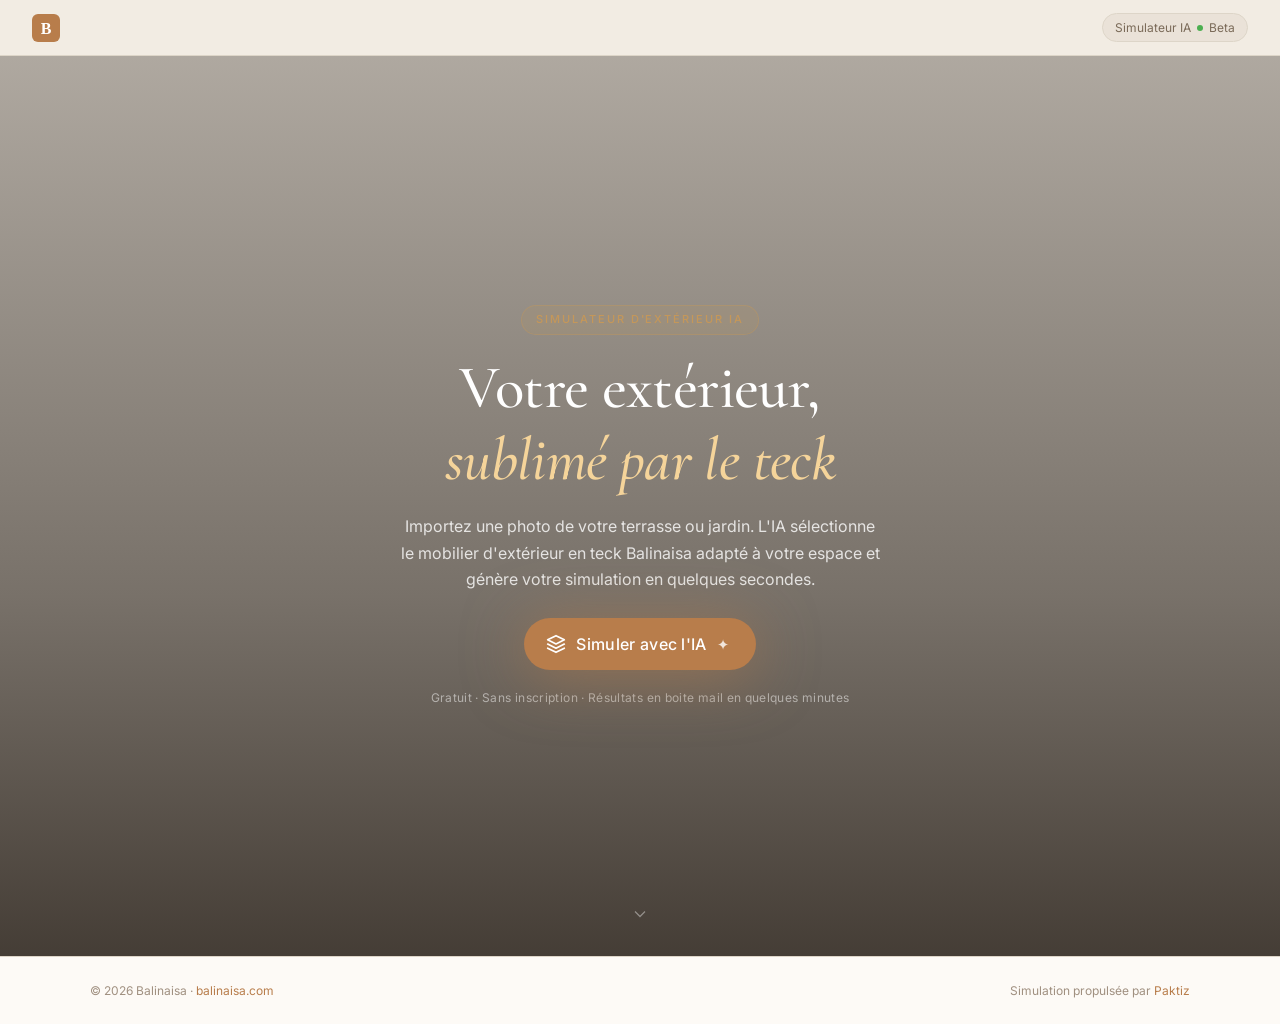
==== commit 1b008d3a: "feat(simulateur): reco IA complète (suppression étape meuble) + qualif pro/particulier - Front : flo" ====
--- a/index.html
+++ b/index.html
@@ -3,7 +3,31 @@
 <head>
   <meta charset="UTF-8">
   <meta name="viewport" content="width=device-width, initial-scale=1.0">
-  <title>Simulateur d'intérieur — Balinaisa</title>
+
+  <!-- SEO -->
+  <title>Mobilier de jardin en teck : simulateur IA | Balinaisa</title>
+  <meta name="description" content="Importez une photo de votre terrasse ou jardin et projetez le mobilier d'extérieur en teck Balinaisa grâce à l'IA. Rendu photoréaliste et devis instantané, gratuit et sans inscription.">
+  <meta name="robots" content="index, follow, max-image-preview:large">
+  <meta name="author" content="Balinaisa">
+  <meta name="theme-color" content="#B87D4B">
+  <link rel="canonical" href="https://charlusminus.github.io/balinaisa-pz/">
+
+  <!-- Open Graph (Facebook, LinkedIn, WhatsApp, iMessage…) -->
+  <meta property="og:type" content="website">
+  <meta property="og:site_name" content="Balinaisa">
+  <meta property="og:locale" content="fr_FR">
+  <meta property="og:url" content="https://charlusminus.github.io/balinaisa-pz/">
+  <meta property="og:title" content="Aménagez votre extérieur en teck avec l'IA — Balinaisa">
+  <meta property="og:description" content="Une photo suffit : projetez le mobilier d'extérieur en teck Balinaisa sur votre terrasse ou jardin et recevez un devis instantané. Simulation IA gratuite, sans inscription.">
+  <meta property="og:image" content="https://balinaisa.com/wp-content/uploads/2025/10/Photoroom_20251008_144205.jpg">
+  <meta property="og:image:alt" content="Mobilier d'extérieur en teck massif Balinaisa mis en situation par l'IA">
+
+  <!-- Twitter / X Card -->
+  <meta name="twitter:card" content="summary_large_image">
+  <meta name="twitter:title" content="Aménagez votre extérieur en teck avec l'IA — Balinaisa">
+  <meta name="twitter:description" content="Une photo suffit : projetez le mobilier d'extérieur en teck Balinaisa sur votre terrasse ou jardin et recevez un devis instantané. Gratuit, sans inscription.">
+  <meta name="twitter:image" content="https://balinaisa.com/wp-content/uploads/2025/10/Photoroom_20251008_144205.jpg">
+
   <link rel="icon" href="favicon.svg" type="image/svg+xml">
   <link rel="stylesheet" href="styles.css">
   <link rel="preconnect" href="https://fonts.googleapis.com">
@@ -32,9 +56,9 @@
       <img src="https://balinaisa.com/wp-content/uploads/2025/10/LOGO_BALINAISA-02.svg"
            class="hero-brand-logo" alt="Balinaisa"
            onerror="this.style.display='none'">
-      <p class="hero-eyebrow">Simulateur d'intérieur IA</p>
-      <h1 class="hero-title">Votre intérieur,<br><em>sublimé par le teck</em></h1>
-      <p class="hero-sub">Importez une photo de votre terrasse ou salon, choisissez un meuble dans le catalogue Balinaisa. L'IA génère votre simulation en quelques secondes.</p>
+      <p class="hero-eyebrow">Simulateur d'extérieur IA</p>
+      <h1 class="hero-title">Votre extérieur,<br><em>sublimé par le teck</em></h1>
+      <p class="hero-sub">Importez une photo de votre terrasse ou jardin. L'IA sélectionne le mobilier d'extérieur en teck Balinaisa adapté à votre espace et génère votre simulation en quelques secondes.</p>
       <button class="hero-cta-pulse" onclick="startSimulator()" aria-label="Simuler avec l'IA">
         <span class="cta-widget-shimmer"></span>
         <svg width="20" height="20" viewBox="0 0 24 24" fill="none" stroke="currentColor" stroke-width="2" stroke-linecap="round" stroke-linejoin="round"><path d="M12 2L2 7l10 5 10-5-10-5z"/><path d="M2 17l10 5 10-5"/><path d="M2 12l10 5 10-5"/></svg>
@@ -73,16 +97,11 @@
       <div class="step-connector"></div>
       <div class="step-item" data-step="2">
         <div class="step-dot">2</div>
-        <span>Meuble</span>
+        <span>Coordonnées</span>
       </div>
       <div class="step-connector"></div>
       <div class="step-item" data-step="3">
         <div class="step-dot">3</div>
-        <span>Coordonnées</span>
-      </div>
-      <div class="step-connector"></div>
-      <div class="step-item" data-step="4">
-        <div class="step-dot">4</div>
         <span>Confirmation</span>
       </div>
     </div>
@@ -91,7 +110,7 @@
     <div class="step-panel active" id="step-1">
       <div class="step-header">
         <h2 class="step-title">Importez une photo de votre espace</h2>
-        <p class="step-desc">JPG ou PNG · max 10 Mo · terrasse, salon, jardin — vue d'ensemble recommandée</p>
+        <p class="step-desc">JPG ou PNG · max 10 Mo · terrasse, jardin, bord de piscine — vue d'ensemble recommandée</p>
       </div>
       <div class="upload-zone" id="upload-zone" onclick="document.getElementById('file-input').click()">
         <div class="upload-zone-inner" id="upload-zone-inner">
@@ -120,56 +139,20 @@
       <p class="upload-hint">JPG, PNG, WEBP · max 8 Mo</p>
       <p class="upload-error hidden" id="upload-error"></p>
       <div class="upload-tips">
-        <div class="tip"><span class="tip-icon">✓</span> Terrasse, jardin, salon extérieur</div>
+        <div class="tip"><span class="tip-icon">✓</span> Terrasse, jardin, bord de piscine</div>
         <div class="tip"><span class="tip-icon">✓</span> Bonne luminosité naturelle</div>
         <div class="tip"><span class="tip-icon">✓</span> Espace visible pour placer un meuble</div>
       </div>
       <div class="step-actions">
         <button class="btn-primary" id="btn-step1-next" onclick="goToStep(2)" disabled>
-          Choisir un meuble
+          Continuer
           <svg width="16" height="16" viewBox="0 0 24 24" fill="none" stroke="currentColor" stroke-width="2"><line x1="5" y1="12" x2="19" y2="12"/><polyline points="12 5 19 12 12 19"/></svg>
         </button>
       </div>
     </div>
 
-    <!-- STEP 2 — Select product -->
+    <!-- STEP 2 — Lead form -->
     <div class="step-panel hidden" id="step-2">
-      <div class="step-header">
-        <h2 class="step-title">Choisissez un meuble</h2>
-        <p class="step-desc">Sélectionnez le meuble que vous souhaitez visualiser dans votre espace</p>
-      </div>
-
-      <div class="catalog-filters" id="catalog-filters">
-        <button class="filter-btn active" onclick="filterCatalog('all', this)">Tout</button>
-        <button class="filter-btn" onclick="filterCatalog('chaise', this)">Chaises</button>
-        <button class="filter-btn" onclick="filterCatalog('fauteuil', this)">Fauteuils</button>
-        <button class="filter-btn" onclick="filterCatalog('table', this)">Tables</button>
-        <button class="filter-btn" onclick="filterCatalog('bain-soleil', this)">Bains de soleil</button>
-      </div>
-
-      <div class="catalog-grid" id="catalog-grid">
-        <!-- Populated by JS -->
-      </div>
-
-      <div class="step-actions">
-        <button class="btn-ghost" onclick="goToStep(1)">← Retour</button>
-        <div class="qty-inline hidden" id="catalog-qty-row">
-          <span class="qty-inline-label">Quantité</span>
-          <div class="qty-control">
-            <button type="button" class="qty-btn" onclick="changeQty(-1)">−</button>
-            <span class="qty-val" id="qty-val">1</span>
-            <button type="button" class="qty-btn" onclick="changeQty(1)">+</button>
-          </div>
-        </div>
-        <button class="btn-primary" id="btn-step2-next" onclick="goToStep(3)" disabled>
-          Confirmer
-          <svg width="16" height="16" viewBox="0 0 24 24" fill="none" stroke="currentColor" stroke-width="2"><line x1="5" y1="12" x2="19" y2="12"/><polyline points="12 5 19 12 12 19"/></svg>
-        </button>
-      </div>
-    </div>
-
-    <!-- STEP 3 — Lead form -->
-    <div class="step-panel hidden" id="step-3">
       <div class="step-header">
         <h2 class="step-title">Vos coordonnées</h2>
         <p class="step-desc">Renseignez vos informations pour recevoir votre simulation par email</p>
@@ -182,6 +165,17 @@
 
         <div class="contact-card">
           <form id="lead-form" onsubmit="submitLead(event)">
+            <div class="form-group">
+              <label>Vous êtes *</label>
+              <div class="profile-toggle" id="profile-toggle" role="radiogroup" aria-label="Vous êtes">
+                <button type="button" class="profile-btn" data-profile="particulier" onclick="selectProfile('particulier')" aria-pressed="false">Un particulier</button>
+                <button type="button" class="profile-btn" data-profile="pro" onclick="selectProfile('pro')" aria-pressed="false">Un professionnel</button>
+              </div>
+            </div>
+            <div class="form-group hidden" id="company-group">
+              <label for="f-company">Nom de l'entreprise *</label>
+              <input type="text" id="f-company" placeholder="Votre société">
+            </div>
             <div class="form-row">
               <div class="form-group">
                 <label for="f-firstname">Prénom *</label>
@@ -212,6 +206,7 @@
                 <option value="curious">Je suis juste curieux(se)</option>
               </select>
             </div>
+            <p class="profile-error hidden" id="profile-error">Indiquez si vous êtes un particulier ou un professionnel.</p>
             <label class="checkbox-row">
               <input type="checkbox" id="f-consent" required>
               <span>J'accepte que Balinaisa me contacte au sujet de ma simulation</span>
@@ -225,12 +220,12 @@
       </div>
 
       <div class="step-actions">
-        <button class="btn-ghost" onclick="goToStep(2)">← Retour</button>
-      </div>
-    </div>
-
-    <!-- STEP 4 — Confirmation -->
-    <div class="step-panel hidden" id="step-4">
+        <button class="btn-ghost" onclick="goToStep(1)">← Retour</button>
+      </div>
+    </div>
+
+    <!-- STEP 3 — Confirmation -->
+    <div class="step-panel hidden" id="step-3">
       <div class="confirmation-wrap">
         <div class="confirmation-icon">
           <svg width="36" height="36" viewBox="0 0 24 24" fill="none" stroke="currentColor" stroke-width="2.5" stroke-linecap="round" stroke-linejoin="round"><path d="M22 11.08V12a10 10 0 11-5.93-9.14"/><polyline points="22 4 12 14.01 9 11.01"/></svg>
--- a/styles.css
+++ b/styles.css
@@ -1111,6 +1111,40 @@
   flex-shrink: 0;
 }
 
+/* Profil : particulier / professionnel */
+.profile-toggle {
+  display: grid;
+  grid-template-columns: 1fr 1fr;
+  gap: 8px;
+}
+
+.profile-btn {
+  border: 1px solid var(--border);
+  border-radius: var(--radius-sm);
+  background: var(--bg);
+  color: var(--text-sub);
+  padding: 10px 12px;
+  font-size: 13px;
+  font-weight: 500;
+  font-family: var(--font-sans);
+  cursor: pointer;
+  transition: border-color var(--transition), background var(--transition), color var(--transition);
+}
+
+.profile-btn:hover { border-color: var(--primary); color: var(--primary); }
+
+.profile-btn.active {
+  background: var(--primary);
+  color: #fff;
+  border-color: var(--primary);
+}
+
+.profile-error {
+  font-size: 12px;
+  color: var(--danger, #c0392b);
+  margin: -2px 0 10px;
+}
+
 .form-success {
   text-align: center;
   padding: 1rem 0;
